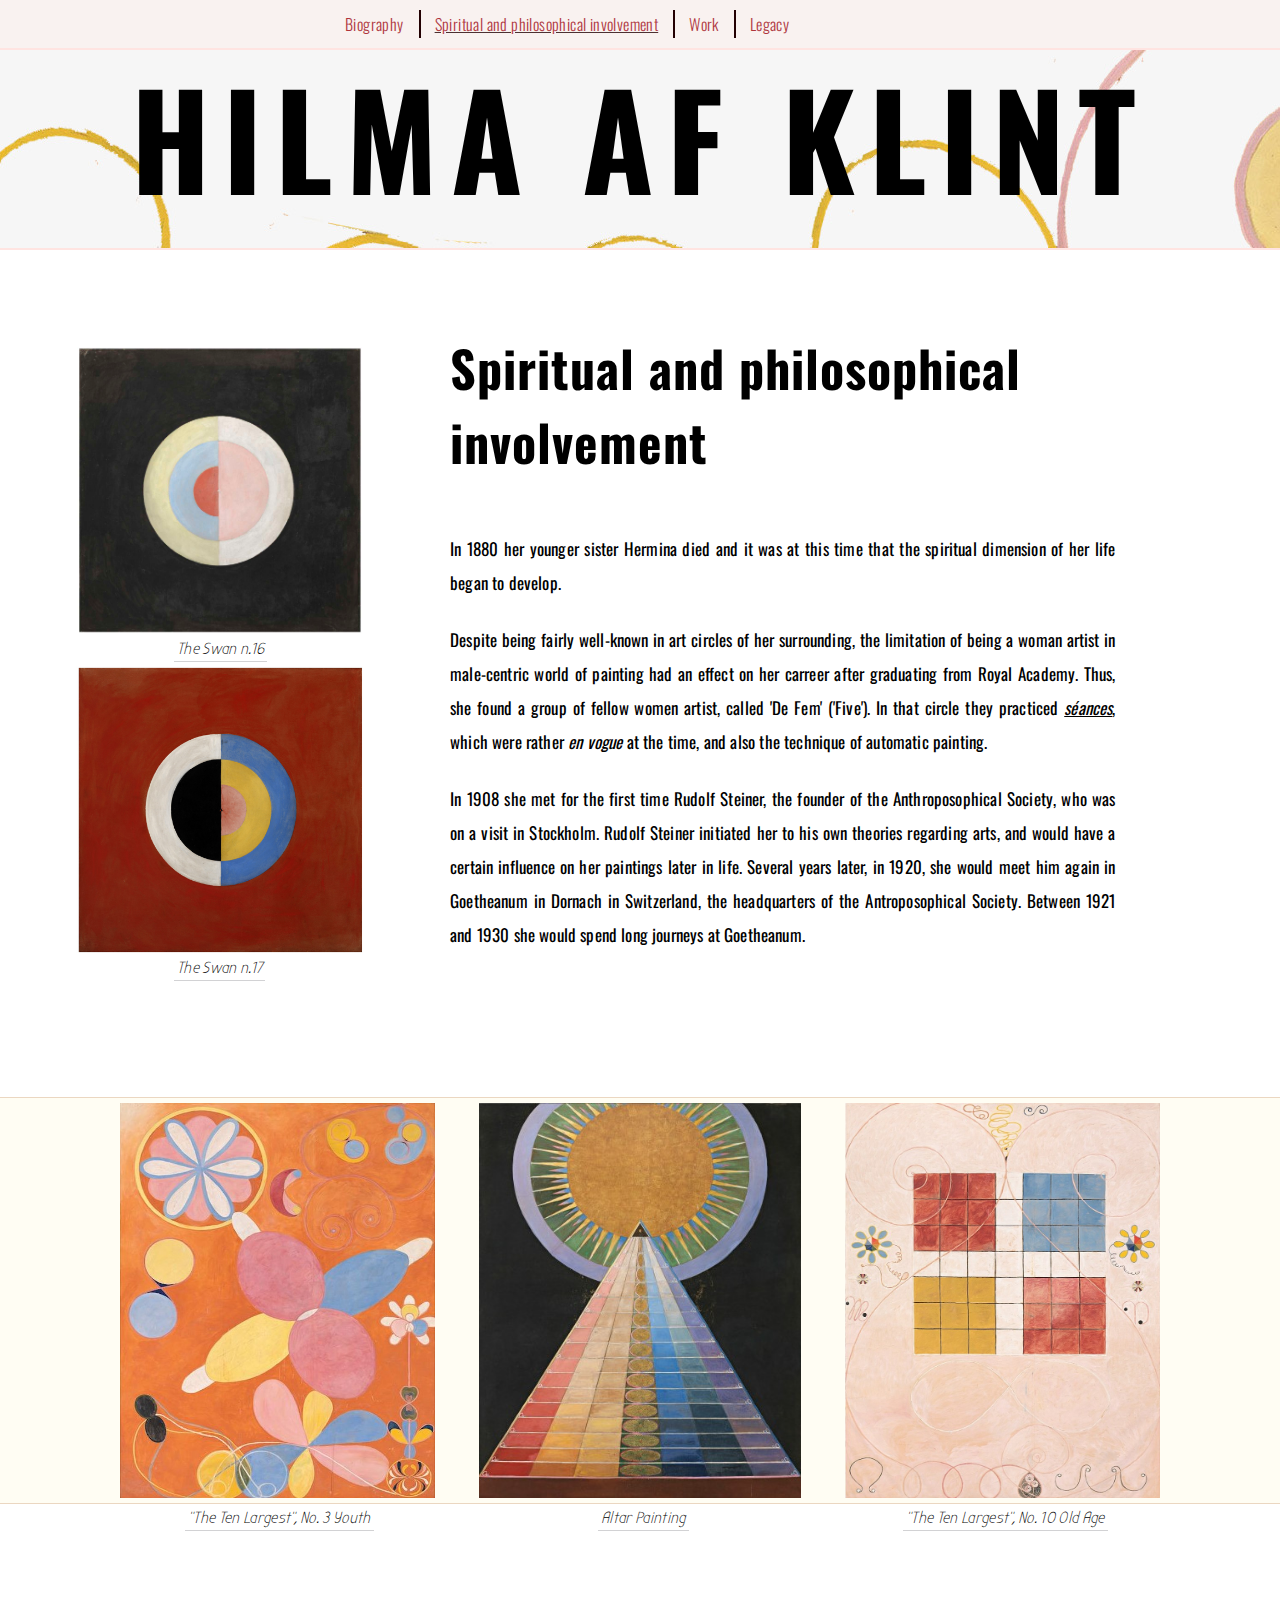
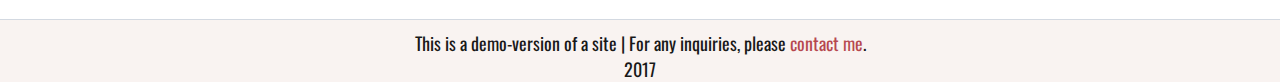
==== spirit.html @ f6b0e0db "Added favicon" ====
<!DOCTYPE html>
<html>
    
  <head>
    <title>Hilma Af Klint</title>
    <link rel="shortcut icon" href="hilma/favicon.ico">
    <link href="https://fonts.googleapis.com/css?family=Bubbler+One" rel="stylesheet">
    <link href="https://fonts.googleapis.com/css?family=Oswald" rel="stylesheet">
    <link href="styles.css" rel="stylesheet" type="text/css">
    </head>
    
   <body>
      <header>
          
        <nav>
          <div class="navigation">
              <ul>
                <li class="listitem"><a href="index.html">Biography</a></li>
                <li class="listitem active"><a href="spirit.html">Spiritual and philosophical involvement</a></li>
                <li class="listitem"><a href="work.html">Work</a></li>
                <li class="lastitem"><a href="legacy.html">Legacy</a></li>
              </ul>
          </div>
        </nav>
          
        <h1>Hilma Af Klint</h1>
      </header>
      
      <main>
         <div id="spirit">
              
         <h2 class="subheading">Spiritual and philosophical involvement</h2>
         <br/>
          
         <section>
            <p>In 1880 her younger sister Hermina died and it was at this time that the spiritual dimension of her life began to develop.</p>
            
            <p>Despite being fairly well-known in art circles of her surrounding, the limitation of being a woman artist in male-centric world of painting had an effect on her carreer after graduating from Royal Academy. Thus, she found a group of fellow women artist, called 'De Fem' ('Five'). In that circle they practiced <u><i>séances</i></u>, which were rather <i>en vogue</i> at the time, and also the technique of automatic painting.</p>
            
            <p> In 1908 she met for the first time Rudolf Steiner, the founder of the Anthroposophical Society, who was on a visit in Stockholm. Rudolf Steiner initiated her to his own theories regarding arts, and would have a certain influence on her paintings later in life. Several years later, in 1920, she would meet him again in Goetheanum in Dornach in Switzerland, the headquarters of the Antroposophical Society. Between 1921 and 1930 she would spend long journeys at Goetheanum.</p>
          </section>
          </div>
          
           <div class="gallery_vertical">
             <img src="hilma/hak164_1.jpg" alt="" width="25%" height="25%" class="v_gallery_item">
             <span class="caption" id="spirit1Img">The Swan n.16</span>
               
             <img src="hilma/hak165-web.jpg" alt="" width="25%" height="25%" class="v_gallery_item">
             <span class="caption" id="spirit2Img">The Swan n.17</span>
           </div>
          
          
           <div class="gallery">
             <section role="gallery">
              
               <img src="hilma/Hak105_1459087435_crop_550x738.jpg" alt="" width="25%" height="25%" class="gallery_item">
               <span class="caption" id="spirit3Img">"The Ten Largest", No. 3 Youth</span>
               
               <img src="hilma/ue3iscirnw2fy8pfdtek.jpg" alt="" width="25.5%" height="25.5%" class="gallery_item">
               <span class="caption" id="spirit4Img">Altar Painting</span>
                
               <img src="hilma/353409.jpg" alt="" width="25%" height="25%" class="gallery_item">
               <span class="caption" id="spirit5Img">"The Ten Largest", No. 10 Old Age</span>
             </section>
          </div>
       </main>
       
       <footer>This is a demo-version of a site&nbsp;|&nbsp;For any inquiries, please <a href="mailto:mars86582lo@gmail.com">contact me</a>.<br/>2017
      </footer>
    </body>
    
</html>
---- styles.css ----
* {
box-sizing: border-box;
margin: 0;
padding: 0;
}


html {
font-family: 'Bubbler One';
font-weight: 700;
}


body {
font: 400 18px Oswald;
}

h1 {
height: 250px;
width: 100%;
background-image: url(hilma/bg.jpg);
font-family: /*'Bubbler One';*/Oswald;
font-size: 130px;
letter-spacing: 0.1em;
padding-top: 40px;
text-align: center;
text-transform: uppercase;
border-bottom: 2px #ffe4e1 solid;
}


h2 {
font-size: 50px;
letter-spacing: 0.02em;
position: relative;
padding: 0px 20px 5px 0px;
}


h3 {
font-size: 40px; 
font-weight: 500;
padding: 0px 20px 10px 0px;
}


div#bio, div#ed, div#spirit, div#work1, div#work2, div#work3 {
margin: 80px 0 80px 450px;
width: 52%;
}


div#legacy {
width: 70%;
text-align: center;
margin: auto;
padding-top: 80px;
}


p {
font-size: 17px;
line-height: 2em;
margin-top: 23px;
text-align: justify;
letter-spacing: 0.01em;
}



li {
display: inline-block;
margin: auto;
list-style-type: none;
}


aside {
font-size: 0.8em;
font-style: italic;
font-weight: 100;
letter-spacing: 0.04em;
margin-top: 23px;
text-align: justify;
color: dimgray;   
}


a {
color: #9e050f;
opacity: 0.8;
}

a:link {
text-decoration: none;
}

a:hover {
color: #230103;
}

.active {
color: #230103;
text-decoration: underline;
}

.listitem, .lastitem {
font: 300 16px Oswald;
letter-spacing: 0.025em;
padding: 2px 10px;
}

.listitem {
border-right: 2px #230103 solid;
padding-right: 15px;
}


div.navigation {
background-color: #f9f2f0;
border-bottom: 2px #ffe4e1 solid;
font-size: 18px;
height: 50px;
margin: auto;
padding: 10px 335px 10px 335px;
position: fixed;
width: 100%;
z-index: 100;
}


footer {
background-color: #f9f2f0;
border-top: 1px rgba(190, 201, 214, 0.7) solid;
opacity: 0.9;
font: 100 14px;
width: 100%;
margin: auto;
margin-top: 150px;
padding-top: 10px;
text-align: center;
}


div#work1, div#work2 {
border-bottom: 2px solid rgba(26, 139, 145, 0.2);
padding-bottom: 50px;
margin-bottom: 50px;
}

div#work2 {
padding-bottom: 55px;
margin-bottom: 55px;
}


div#work2, div#work3 {
margin-top: 0;
}


div.gallery_vertical {
width: 330px;
height: 640px;
top: 340px;
left: 40px;
position: absolute;
z-index: 1;
}


div.container_vertical {
top: 340px;
left: 40px;
position: absolute;
width: 26%;
height: auto;
}


div.gallery {
background-color: rgba(255, 250, 216, 0.3);
border-top: 1px solid rgba(204, 158, 118, 0.4);
border-bottom: 1px solid rgba(204, 158, 118, 0.4);
clear: both;
display: inline-block;
margin: 15px auto;
padding: 0 10px;
position: relative;
bottom: -50px;
text-align: center;
width: 100%;
z-index: 4;
}


.v_gallery_item {
display: block;
float: right;
margin-bottom: 20px;
height: 300px;
width: 300px;
}


.v_container_item {
display: block;
float: right;
margin-bottom: 95px;    
}


.gallery_item {
display: inline-block;
margin: 0 20px 0 20px;
height: 400px;
padding-top: 5px;
}

div#gallery2{
width: 100%;
margin: auto;
}
.gallery_item2 {
display: inline-block;
width: 30%;
height: auto;
padding-top: 5px;
}


div#legacyGallery {
background-color: white;
}


.gallery_item3 {
display: inline-block;
width: 60%;
height: 60%;
margin-bottom: 50px;
padding-top: 50px;
}


#gallery2_item {
margin-right: 170px;
}



.subheading, .first_section {
display: block;
}




.image {
margin: 185px 60px 0 110px;
position: absolute;
}

#royal {
margin-top: 100px;
padding: 15px 0;
}


.caption {
border-bottom: 1px solid rgba(29, 32, 38, 0.2);
font-family: 'Bubbler One';
font-size: 0.9em;
font-style: italic;
font-weight: 400;
letter-spacing: 0.02em;
position: absolute;
padding: 3px;
}

    
#hilma {  
top: 792px;
left: 150px;
}

#academy {
top: 1300px;
left: 117px;
}

#spirit1Img {
top: 296px;
left: 134px;    
}
#spirit2Img {
top: 615px;
left: 134px;    
}
#spirit3Img {
top: 407px; 
left: 185px;
}
#spirit4Img {
top: 407px; 
left: 598px;
}
#spirit5Img {
top: 407px; 
left: 903px;
}
#work1Img {
top: 415px; 
left: 125px;
}
#work2Img {
top: 930px; 
left: 125px;
}
#work3Img {
top: 1437px; 
left: 125px;
}
#work4Img {
top: 400px; 
left: 335px;
}
#work5Img {
top: 400px; 
left: 872px;
}
#museum {
top: 433px;
right: 480px;
    
}
#exhbCentre {
top: 920px;
right: 489px;    
}
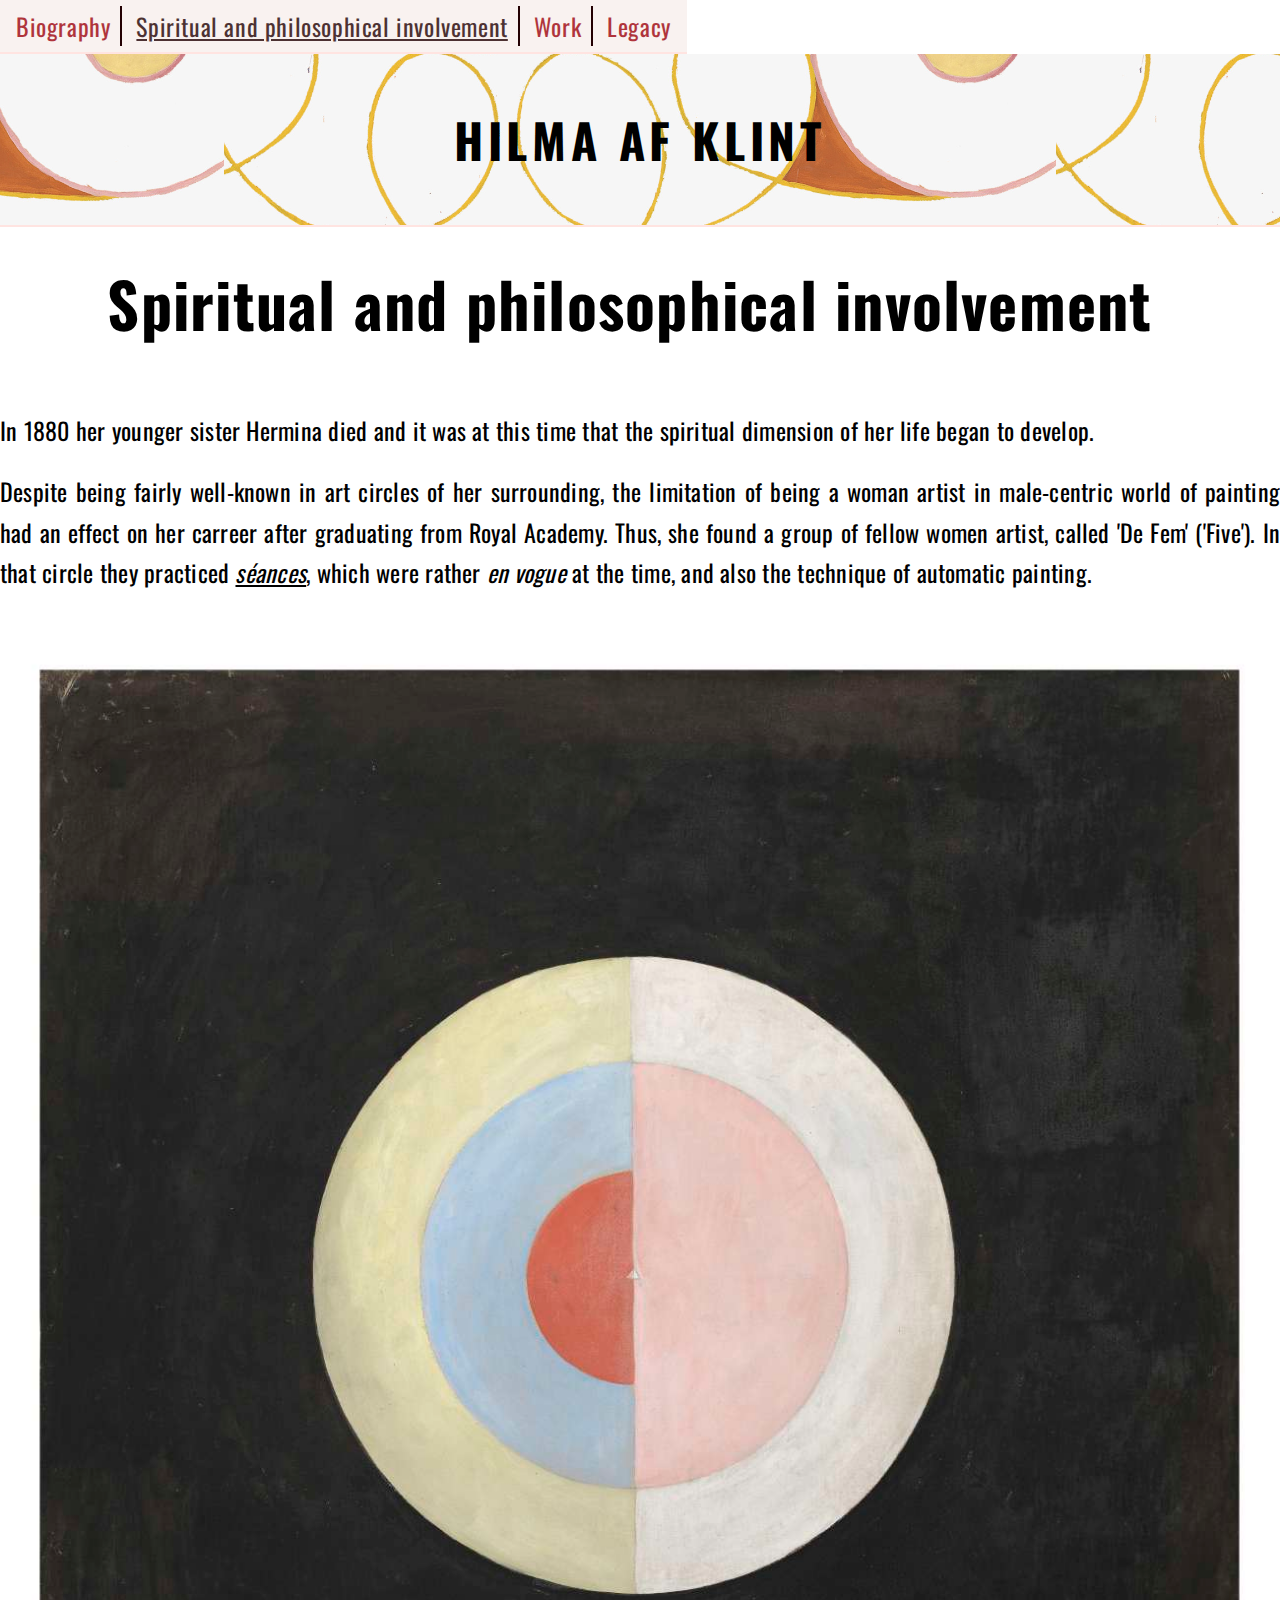
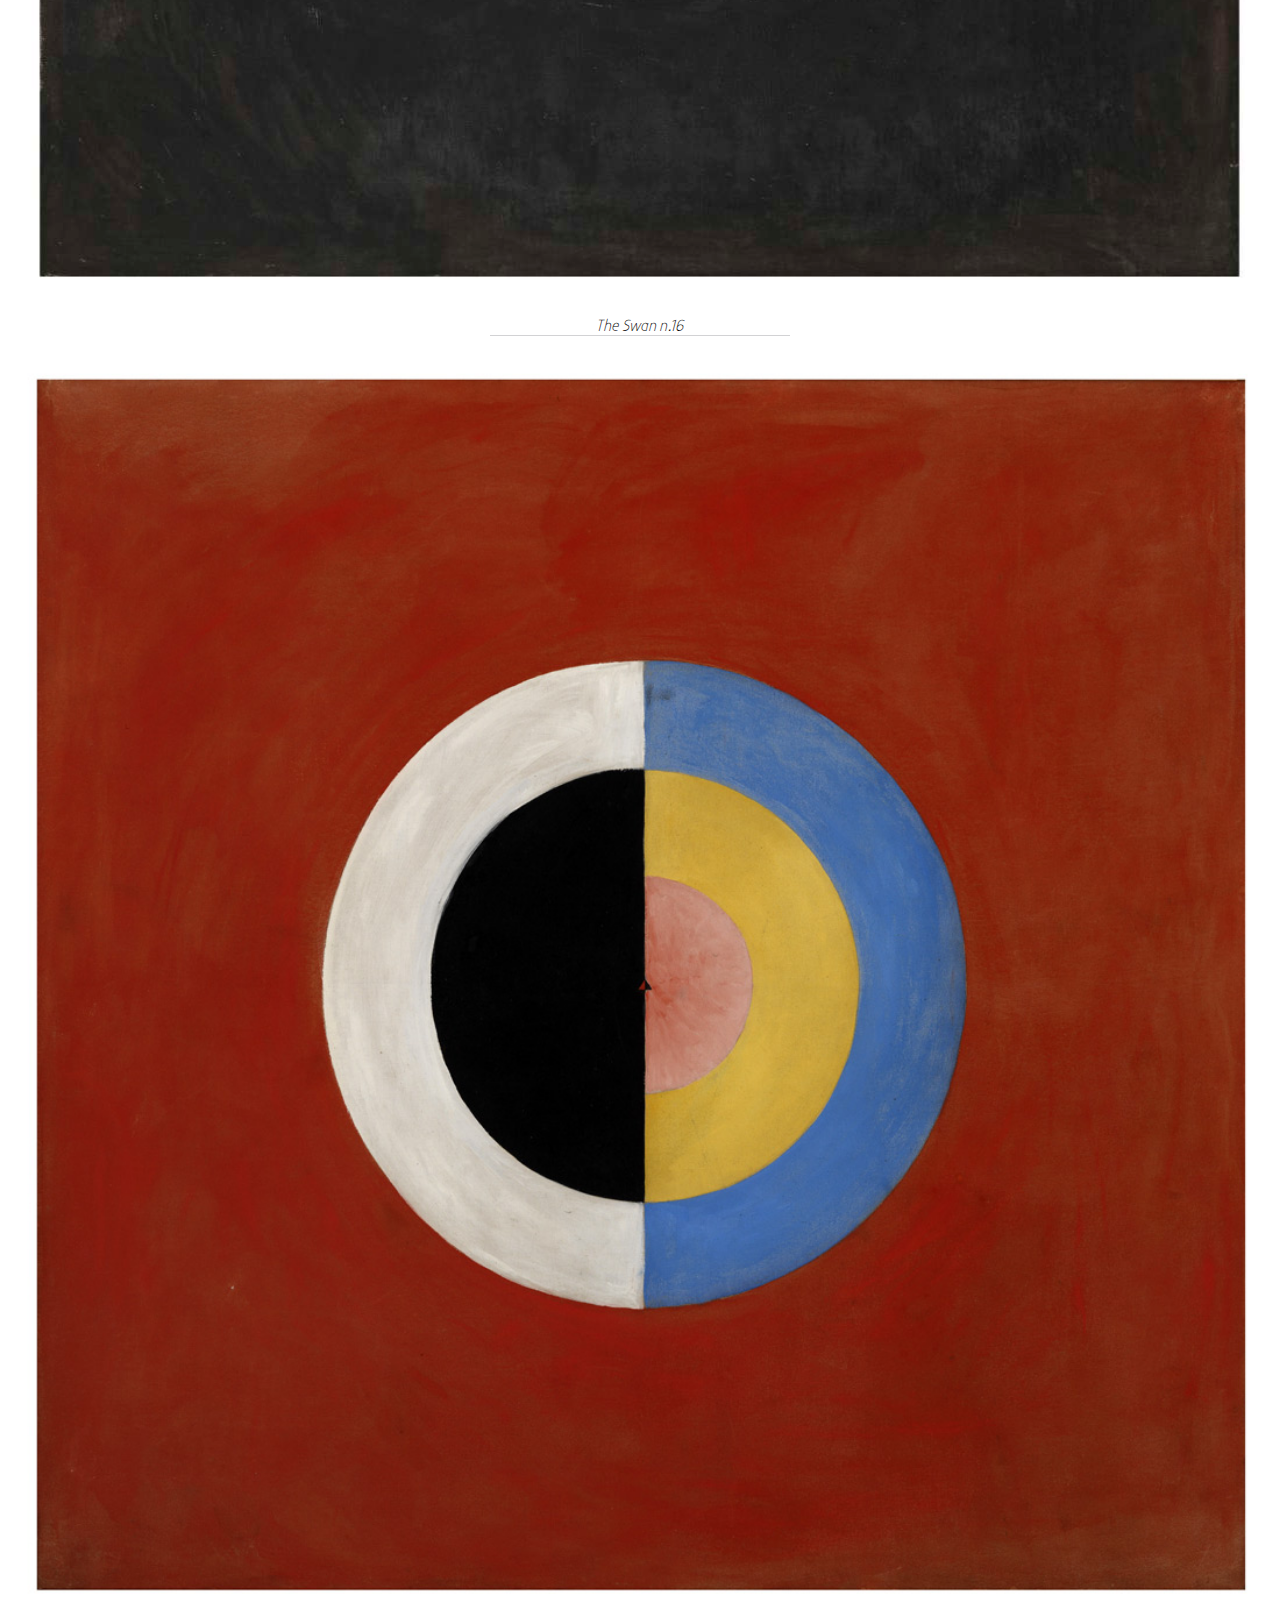
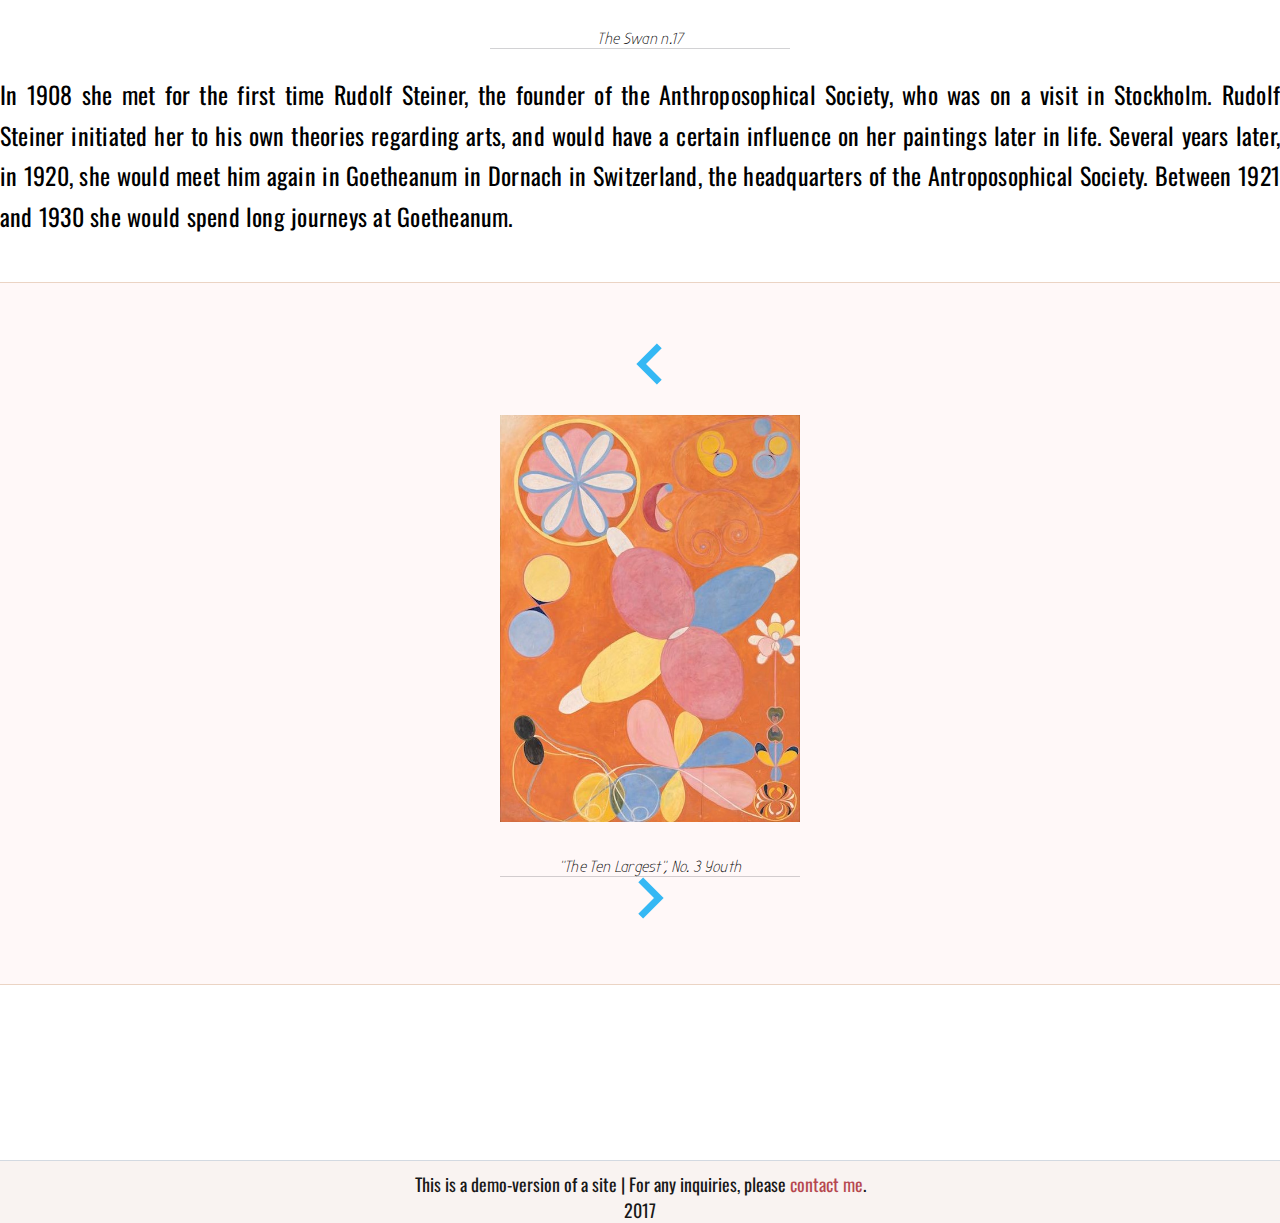
==== commit 4e7463f8: "finished mobile layout" ====
--- a/spirit.html
+++ b/spirit.html
@@ -2,71 +2,97 @@
 <html>
     
   <head>
-    <title>Hilma Af Klint</title>
+    <title>Hilma Af Klint | Spiritual and philosophical involvement</title>
     <link rel="shortcut icon" href="hilma/favicon.ico">
     <link href="https://fonts.googleapis.com/css?family=Bubbler+One" rel="stylesheet">
     <link href="https://fonts.googleapis.com/css?family=Oswald" rel="stylesheet">
-    <link href="styles.css" rel="stylesheet" type="text/css">
+    <link href="https://fonts.googleapis.com/icon?family=Material+Icons"
+      rel="stylesheet">
+    <link href="css/bootstrap.css" rel="stylesheet" type="text/css">
+    <link href="css/bootstrap-grid.css" rel="stylesheet" type="text/css">
+    <link href="css/styles.css" rel="stylesheet" type="text/css">
     </head>
     
    <body>
-      <header>
+      <header class="row">
           
-        <nav>
-          <div class="navigation">
+        <nav class="navigation col-12">
               <ul>
                 <li class="listitem"><a href="index.html">Biography</a></li>
-                <li class="listitem active"><a href="spirit.html">Spiritual and philosophical involvement</a></li>
+                <li class="listitem active"><a disabled>Spiritual and philosophical involvement</a></li>
                 <li class="listitem"><a href="work.html">Work</a></li>
                 <li class="lastitem"><a href="legacy.html">Legacy</a></li>
               </ul>
-          </div>
         </nav>
           
-        <h1>Hilma Af Klint</h1>
+        <h1 class="col-12 flex-first">Hilma Af Klint</h1>         
+         
       </header>
       
       <main>
-         <div id="spirit">
+         <div id="spirit" class="container">
               
-         <h2 class="subheading">Spiritual and philosophical involvement</h2>
+         <h2 class="subheading py-3 text-center">Spiritual and philosophical involvement</h2>
          <br/>
-          
-         <section>
-            <p>In 1880 her younger sister Hermina died and it was at this time that the spiritual dimension of her life began to develop.</p>
-            
-            <p>Despite being fairly well-known in art circles of her surrounding, the limitation of being a woman artist in male-centric world of painting had an effect on her carreer after graduating from Royal Academy. Thus, she found a group of fellow women artist, called 'De Fem' ('Five'). In that circle they practiced <u><i>séances</i></u>, which were rather <i>en vogue</i> at the time, and also the technique of automatic painting.</p>
-            
-            <p> In 1908 she met for the first time Rudolf Steiner, the founder of the Anthroposophical Society, who was on a visit in Stockholm. Rudolf Steiner initiated her to his own theories regarding arts, and would have a certain influence on her paintings later in life. Several years later, in 1920, she would meet him again in Goetheanum in Dornach in Switzerland, the headquarters of the Antroposophical Society. Between 1921 and 1930 she would spend long journeys at Goetheanum.</p>
-          </section>
-          </div>
-          
-           <div class="gallery_vertical">
-             <img src="hilma/hak164_1.jpg" alt="" width="25%" height="25%" class="v_gallery_item">
-             <span class="caption" id="spirit1Img">The Swan n.16</span>
-               
-             <img src="hilma/hak165-web.jpg" alt="" width="25%" height="25%" class="v_gallery_item">
-             <span class="caption" id="spirit2Img">The Swan n.17</span>
-           </div>
+         </div>
           
           
+         
+        <div class="container">
+            <section class="text-center col-12">
+              <p>In 1880 her younger sister Hermina died and it was at this time that the spiritual dimension of her life began to develop.</p>
+              
+              <p>Despite being fairly well-known in art circles of her surrounding, the limitation of being a woman artist in male-centric world of painting had an effect on her carreer after graduating from Royal Academy. Thus, she found a group of fellow women artist, called 'De Fem' ('Five'). In that circle they practiced <u><i>séances</i></u>, which were rather <i>en vogue</i> at the time, and also the technique of automatic painting.</p>
+              </section>
+
+              <div class="gallery_horizontal row">
+                 <div class="gallery-piece col-sm-6">
+                   <img src="hilma/hak164_1.jpg" alt="" class="v_gallery_item">
+                   <span class="caption" id="spirit1Img">The Swan n.16</span>
+                 </div>
+                   
+                 <div class="gallery-piece col-sm-6">
+                   <img src="hilma/hak165-web.jpg" alt="" class="v_gallery_item">
+                   <span class="caption" id="spirit2Img">The Swan n.17</span>
+                 </div>
+              </div>
+
+              <section class="text-center col-12">
+              <p> In 1908 she met for the first time Rudolf Steiner, the founder of the Anthroposophical Society, who was on a visit in Stockholm. Rudolf Steiner initiated her to his own theories regarding arts, and would have a certain influence on her paintings later in life. Several years later, in 1920, she would meet him again in Goetheanum in Dornach in Switzerland, the headquarters of the Antroposophical Society. Between 1921 and 1930 she would spend long journeys at Goetheanum.</p>
+              </section>
+            
+          </div><!-- cont -->
+          
            <div class="gallery">
-             <section role="gallery">
-              
-               <img src="hilma/Hak105_1459087435_crop_550x738.jpg" alt="" width="25%" height="25%" class="gallery_item">
-               <span class="caption" id="spirit3Img">"The Ten Largest", No. 3 Youth</span>
-               
-               <img src="hilma/ue3iscirnw2fy8pfdtek.jpg" alt="" width="25.5%" height="25.5%" class="gallery_item">
-               <span class="caption" id="spirit4Img">Altar Painting</span>
-                
-               <img src="hilma/353409.jpg" alt="" width="25%" height="25%" class="gallery_item">
-               <span class="caption" id="spirit5Img">"The Ten Largest", No. 10 Old Age</span>
+             <section role="gallery" class="row">
+             <span class="gallery_controls col-xs-2" id="previous_pic"><i class="material-icons">&#xE5CB;</i></span>
+              <div class="gallery-piece current  text-center col-xs-8">
+                <div class="gallery_item">
+                  <img src="hilma/Hak105_1459087435_crop_550x738.jpg" alt="">
+                </div>
+               <span class="caption row text-center offset-2 col-xs-8" id="spirit3Img">"The Ten Largest", No. 3 Youth</span>
+              </div>
+              <div class="gallery-piece text-center col-xs-8">
+                <div class="gallery_item">
+                  <img src="hilma/ue3iscirnw2fy8pfdtek.jpg" alt="">
+                </div>
+                 <span class="caption row text-center offset-2 col-xs-8" id="spirit4Img">Altar Painting</span>
+              </div>
+              <div class="gallery-piece text-center col-xs-8">
+                <div class="gallery_item">
+                  <img src="hilma/353409.jpg" alt="">
+                </div>
+                 <span class="caption row text-center offset-2 col-xs-8" id="spirit5Img">"The Ten Largest", No. 10 Old Age</span>
+              </div>
+              <span class="gallery_controls col-xs-2" id="next_pic"><i class="material-icons">&#xE5CC;</i></span> 
              </section>
           </div>
        </main>
        
        <footer>This is a demo-version of a site&nbsp;|&nbsp;For any inquiries, please <a href="mailto:mars86582lo@gmail.com">contact me</a>.<br/>2017
       </footer>
+
+    <script src="js/script.js" type="text/javascript"></script>
     </body>
     
 </html>
--- a/css/styles.css
+++ b/css/styles.css
@@ -0,0 +1,294 @@
+* {
+margin: 0;
+padding: 0;
+}
+
+
+html {
+font-family: 'Bubbler One';
+font-weight: 700;
+}
+
+
+body {
+font: 400 18px Oswald;
+}
+
+h1 {
+padding: 50px 10px;
+background: center/65% url(../hilma/bg.jpg);
+font-family: Oswald;
+font-size: 3rem;
+letter-spacing: 0.1em;
+text-align: center;
+text-transform: uppercase;
+border-bottom: 2px #ffe4e1 solid;
+margin-bottom: 0;
+}
+
+
+h2 {
+font-size: 62px;
+letter-spacing: 0.02em;
+padding: 0px 20px 5px 0px;
+}
+
+
+h3 {
+font-size: 48px; 
+font-weight: 500;
+padding: 0px 20px 10px 0px;
+}
+
+.container {
+	margin-top: 30px;
+}
+
+p {
+font-size: 24px;
+text-align: justify;
+letter-spacing: 0.01em;
+line-height: 1.7em;
+padding-bottom: 20px;
+}
+
+li {
+display: inline-block;
+margin: auto;
+list-style-type: none;
+}
+
+aside {
+font-size: 0.8em;
+font-style: italic;
+font-weight: 100;
+letter-spacing: 0.04em;
+margin: 23px auto;
+text-align: justify;
+color: dimgray;   
+}
+
+
+a {
+color: #9e050f;
+opacity: 0.8;
+}
+
+a:link {
+text-decoration: none;
+}
+
+a:hover {
+color: #230103;
+}
+
+a[disabled] {
+	color: inherit;
+}
+.active {
+color: #230103;
+text-decoration: underline;
+}
+.listitem, .lastitem {
+font: 400 24px Oswald;
+letter-spacing: 0.025em;
+padding: 2px 10px;
+}
+
+.listitem {
+border-right: 2px #230103 solid;
+padding-right:30 15px;
+}
+
+
+.navigation {
+background-color: #f9f2f0;
+border-bottom: 2px #ffe4e1 solid;
+text-align: center;
+padding: 6px;
+display: inline-block;
+}
+.navigation ul{
+margin-bottom: 0;
+}
+.image {
+max-height: 330px;
+max-width: 300px;
+padding-left: 5px;
+}
+
+footer {
+background-color: #f9f2f0;
+border-top: 1px rgba(190, 201, 214, 0.7) solid;
+opacity: 0.9;
+font: 100 14px;
+width: 100%;
+margin: auto;
+margin-top: 150px;
+padding-top: 10px;
+text-align: center;
+}
+
+.gallery_horizontal {
+    margin-bottom: 25px;
+    margin-top: 20px;
+}
+.gallery_horizontal .gallery-piece {
+	display: block;
+}
+.gallery_horizontal .gallery-piece span{
+	position: static;
+}
+
+div.gallery {
+background-color: #fff8f8;
+border-top: 1px solid rgba(204, 158, 118, 0.4);
+border-bottom: 1px solid rgba(204, 158, 118, 0.4);
+clear: both;
+display: inline-block;
+margin: 25px auto;
+padding: 40px 10px;
+text-align: center;
+width: 100%;
+z-index: 4;
+}
+
+
+.v_gallery_item {
+height: auto;
+width: 100%;
+}
+
+.container_vertical .caption {
+	top: -10px;
+}
+
+.v_container_item {
+margin: auto;   
+}
+
+.gallery-piece {
+	margin: 0 auto 10px auto;
+	text-align: center;
+	display: none;
+}
+.gallery-piece.current {
+	display: block;
+}
+.gallery-piece.static {
+	display: flex;
+}
+.gallery_item {
+display: inline-block;
+margin: 0 20px 0 20px;
+height: 400px;
+width: auto;
+padding-top: 5px;
+}
+.gallery_controls {
+	text-align: center;
+	cursor: pointer;
+}
+.gallery_controls i {
+    font-size: 82px;
+    position: relative;
+    top: 42%;
+    opacity: 0.8;
+    color: #03A9F4;
+}
+.gallery_controls i:hover {
+	color: #455157;
+}
+div#gallery2{
+width: 100%;
+margin: auto;
+}
+
+div#legacyGallery {
+background-color: white;
+}
+
+
+.gallery_item3 {
+display: inline-block;
+width: 100%;
+height: 100%;
+margin-bottom: 50px;
+padding-top: 50px;
+}
+
+#hilma {
+	padding-top: 150px;
+}
+
+.subheading, .first_section {
+display: block;
+text-align: center;
+}
+
+
+#academy {
+padding-top: 150px;
+}
+
+
+.gallery-piece .caption {
+border-bottom: 1px solid rgba(29, 32, 38, 0.2);
+display: block;
+font-family: 'Bubbler One';
+font-size: 0.9em;
+font-style: italic;
+font-weight: 400;
+letter-spacing: 0.02em;
+flex-wrap: wrap;
+position: relative;
+bottom: -30px;
+max-width: 300px;
+margin: auto;
+}
+
+.gallery_item img {
+	max-width: 300px; 
+}
+#spirit1Img {
+top: 296px;
+left: 134px;    
+}
+#spirit2Img {
+top: 615px;
+left: 134px;    
+}
+
+#museum, #exhbCentre {
+margin: auto;  	
+margin-top: -30px;
+border-bottom: 1px solid rgba(29, 32, 38, 0.2);
+font-family: 'Bubbler One';
+font-size: 0.9em;
+font-style: italic;
+font-weight: 400;
+letter-spacing: 0.02em;
+}
+
+@media (max-width: 576px) {
+	.navigation li{
+	display: block;
+	text-align: left;
+	margin-left: 20px;
+	}
+}
+
+@media (max-width: 992px) {
+   .container {
+      width: 96%;
+   }
+}
+
+@media (min-width: 1007px) {
+	.container_vertical .gallery_controls {
+		display: none;
+	}
+	.container_vertical .gallery-piece {
+		display: block;
+	}
+}